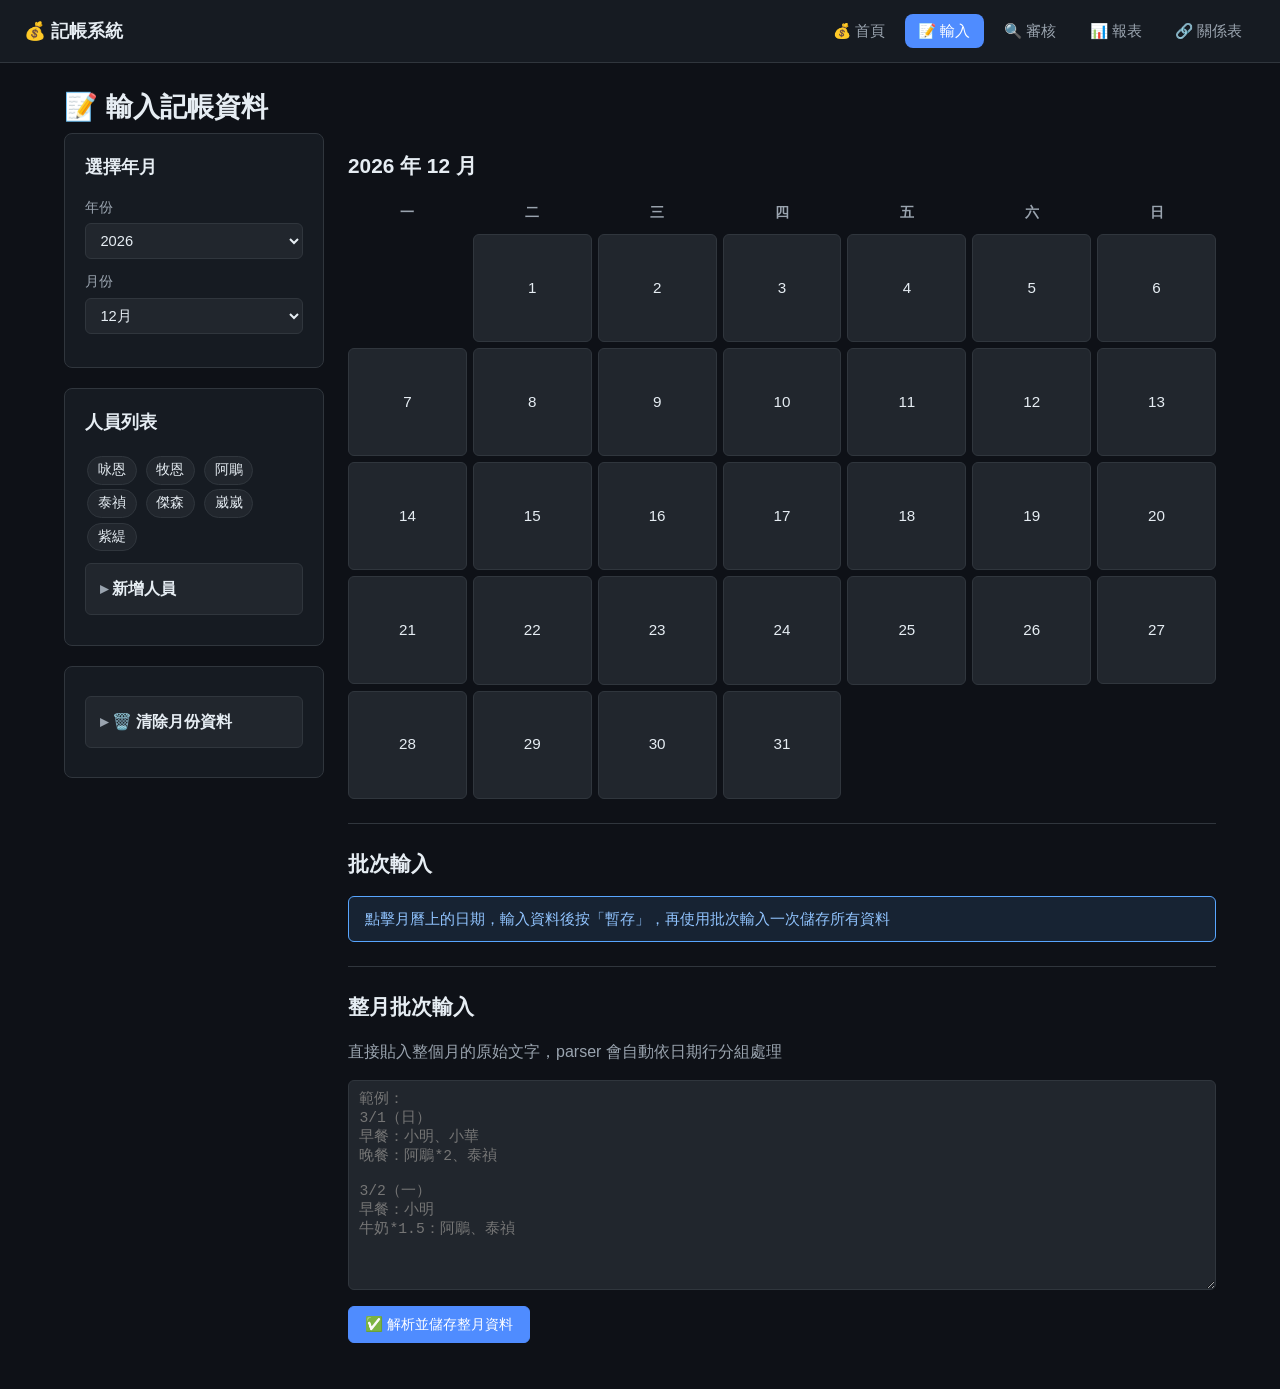
==== input.html @ e65c1abf "Convert Streamlit accounting app to static GitHub Pages site Port the Python/Streamlit/SQLite accoun" ====
<!DOCTYPE html>
<html lang="zh-Hant">
<head>
<meta charset="UTF-8" />
<meta name="viewport" content="width=device-width, initial-scale=1.0" />
<title>輸入記帳 - 記帳系統</title>
<link rel="icon" href="data:image/svg+xml,<svg xmlns=%22http://www.w3.org/2000/svg%22 viewBox=%220 0 100 100%22><text y=%22.9em%22 font-size=%2290%22>📝</text></svg>" />
<link rel="stylesheet" href="assets/css/style.css" />
</head>
<body>
<div id="app-nav"></div>

<div class="container">
  <h1>📝 輸入記帳資料</h1>

  <div class="layout">
    <aside class="sidebar">
      <div class="panel">
        <h3 class="mt-0">選擇年月</h3>
        <div class="field">
          <label>年份</label>
          <select id="select-year"></select>
        </div>
        <div class="field">
          <label>月份</label>
          <select id="select-month"></select>
        </div>
      </div>

      <div class="panel">
        <h3 class="mt-0">人員列表</h3>
        <div id="person-list"></div>
        <details class="expander">
          <summary>新增人員</summary>
          <div class="field"><label>姓名</label><input type="text" id="new-person-name" /></div>
          <div class="field"><label>別名</label><input type="text" id="new-person-aliases" /></div>
          <button class="primary block" id="btn-add-person">新增</button>
        </details>
      </div>

      <div class="panel">
        <details class="expander">
          <summary>🗑️ 清除月份資料</summary>
          <div class="field"><label>年份</label><select id="clear-year"></select></div>
          <div class="field"><label>月份</label><select id="clear-month"></select></div>
          <p class="text-dim" id="clear-caption" style="font-size:0.82rem"></p>
          <label style="display:flex;align-items:center;gap:0.4rem;font-size:0.88rem">
            <input type="checkbox" id="confirm-clear" style="width:auto" /> 確認清除
          </label>
          <button class="danger block" id="btn-clear-month" disabled style="margin-top:0.5rem">清除此月資料</button>
        </details>
      </div>
    </aside>

    <main>
      <h2 id="calendar-title"></h2>
      <div class="calendar-grid" id="calendar-grid"></div>

      <div id="day-editor"></div>

      <hr class="divider" />
      <h2>批次輸入</h2>
      <div id="staged-section"></div>
      <div id="batch-progress"></div>

      <hr class="divider" />
      <h2>整月批次輸入</h2>
      <p class="text-dim">直接貼入整個月的原始文字，parser 會自動依日期行分組處理</p>
      <textarea id="bulk-text" rows="12" placeholder="範例：
3/1（日）
早餐：小明、小華
晚餐：阿鵰*2、泰禎

3/2（一）
早餐：小明
牛奶*1.5：阿鵰、泰禎"></textarea>

      <div id="bulk-preview"></div>
      <div id="bulk-conflict"></div>
      <div class="btn-row">
        <button class="primary" id="btn-bulk-save">✅ 解析並儲存整月資料</button>
      </div>
    </main>
  </div>
</div>

<script src="assets/js/utils.js"></script>
<script src="assets/js/db.js"></script>
<script src="assets/js/parser.js"></script>
<script src="assets/js/nav.js"></script>
<script src="assets/js/input.js"></script>
</body>
</html>
---- assets/css/style.css ----
/* ===== 記帳系統 - 共用樣式 ===== */

:root {
  --bg: #0e1117;
  --bg-panel: #161b22;
  --bg-card: #1e1e1e;
  --bg-elevated: #21262d;
  --border: #30363d;
  --text: #e6edf3;
  --text-dim: #9aa4af;
  --text-muted: #6e7681;
  --accent: #4f8cff;
  --accent-hover: #6ba0ff;
  --success: #2ea043;
  --success-bg: rgba(46, 160, 67, 0.15);
  --warning: #d29922;
  --warning-bg: rgba(210, 153, 34, 0.15);
  --danger: #e5534b;
  --danger-bg: rgba(229, 83, 75, 0.15);
  --info: #58a6ff;
  --info-bg: rgba(88, 166, 255, 0.12);
  --radius: 8px;
}

* { box-sizing: border-box; }

html, body {
  margin: 0;
  padding: 0;
  background: var(--bg);
  color: var(--text);
  font-family: -apple-system, BlinkMacSystemFont, "Segoe UI", "PingFang TC", "Noto Sans TC", Helvetica, Arial, sans-serif;
  line-height: 1.5;
}

a { color: var(--accent); text-decoration: none; }
a:hover { color: var(--accent-hover); }

.topbar {
  display: flex;
  align-items: center;
  justify-content: space-between;
  flex-wrap: wrap;
  gap: 0.75rem;
  padding: 0.85rem 1.5rem;
  background: var(--bg-panel);
  border-bottom: 1px solid var(--border);
  position: sticky;
  top: 0;
  z-index: 100;
}

.brand { font-weight: 700; font-size: 1.1rem; }

.nav-links { display: flex; gap: 0.4rem; flex-wrap: wrap; }

.nav-link {
  padding: 0.4rem 0.85rem;
  border-radius: var(--radius);
  color: var(--text-dim);
  font-size: 0.92rem;
  white-space: nowrap;
}

.nav-link:hover { background: var(--bg-elevated); color: var(--text); }
.nav-link.active { background: var(--accent); color: #fff; }

.container {
  max-width: 1200px;
  margin: 0 auto;
  padding: 1.5rem;
}

h1, h2, h3, h4 { font-weight: 700; }
h1 { font-size: 1.7rem; margin: 0 0 0.3rem; }
h2 { font-size: 1.3rem; }
h3 { font-size: 1.1rem; }

.subtitle { color: var(--text-dim); margin-top: 0; }

.divider { border: none; border-top: 1px solid var(--border); margin: 1.5rem 0; }

.metrics {
  display: grid;
  grid-template-columns: repeat(auto-fit, minmax(150px, 1fr));
  gap: 1rem;
  margin: 1rem 0;
}

.metric {
  background: var(--bg-panel);
  border: 1px solid var(--border);
  border-radius: var(--radius);
  padding: 1rem 1.2rem;
}

.metric .label { color: var(--text-dim); font-size: 0.85rem; }
.metric .value { font-size: 1.6rem; font-weight: 700; margin-top: 0.2rem; }

.cards-grid {
  display: grid;
  grid-template-columns: repeat(auto-fit, minmax(220px, 1fr));
  gap: 1rem;
  margin: 1rem 0;
}

.info-card {
  border-radius: var(--radius);
  padding: 1rem 1.2rem;
  border: 1px solid var(--border);
}

.info-card.info { background: var(--info-bg); border-color: var(--info); }
.info-card.warning { background: var(--warning-bg); border-color: var(--warning); }
.info-card.success { background: var(--success-bg); border-color: var(--success); }

.panel {
  background: var(--bg-panel);
  border: 1px solid var(--border);
  border-radius: var(--radius);
  padding: 1.25rem;
  margin-bottom: 1.25rem;
}

.layout {
  display: grid;
  grid-template-columns: 260px 1fr;
  gap: 1.5rem;
  align-items: start;
}

@media (max-width: 860px) {
  .layout { grid-template-columns: 1fr; }
}

.sidebar { position: sticky; top: 4.5rem; }

.field { margin-bottom: 0.85rem; }
.field label { display: block; font-size: 0.85rem; color: var(--text-dim); margin-bottom: 0.3rem; }

input[type="text"], input[type="number"], input[type="password"], select, textarea {
  width: 100%;
  padding: 0.5rem 0.65rem;
  background: var(--bg-elevated);
  border: 1px solid var(--border);
  border-radius: 6px;
  color: var(--text);
  font-size: 0.92rem;
  font-family: inherit;
}

textarea { resize: vertical; min-height: 100px; font-family: ui-monospace, SFMono-Regular, Consolas, monospace; }

input:focus, select:focus, textarea:focus {
  outline: none;
  border-color: var(--accent);
}

button, .btn {
  display: inline-flex;
  align-items: center;
  justify-content: center;
  gap: 0.4rem;
  padding: 0.5rem 1rem;
  border: 1px solid var(--border);
  border-radius: 6px;
  background: var(--bg-elevated);
  color: var(--text);
  cursor: pointer;
  font-size: 0.9rem;
  font-family: inherit;
  transition: background 0.15s, border-color 0.15s;
}

button:hover:not(:disabled) { background: #2d333b; border-color: var(--accent); }
button:disabled { opacity: 0.45; cursor: not-allowed; }

button.primary { background: var(--accent); border-color: var(--accent); color: #fff; }
button.primary:hover:not(:disabled) { background: var(--accent-hover); }

button.danger { background: transparent; border-color: var(--danger); color: var(--danger); }
button.danger:hover:not(:disabled) { background: var(--danger-bg); }

button.small { padding: 0.28rem 0.6rem; font-size: 0.8rem; }
button.block { width: 100%; }

.btn-row { display: flex; gap: 0.6rem; flex-wrap: wrap; margin: 0.6rem 0; }

.alert {
  padding: 0.7rem 1rem;
  border-radius: 6px;
  border: 1px solid transparent;
  margin: 0.6rem 0;
  font-size: 0.92rem;
}

.alert.success { background: var(--success-bg); border-color: var(--success); color: #7ee2a8; }
.alert.warning { background: var(--warning-bg); border-color: var(--warning); color: #f0c674; }
.alert.info { background: var(--info-bg); border-color: var(--info); color: #91c4ff; }
.alert.danger { background: var(--danger-bg); border-color: var(--danger); color: #ff9990; }

details.expander {
  border: 1px solid var(--border);
  border-radius: 6px;
  padding: 0.5rem 0.85rem;
  margin: 0.6rem 0;
  background: var(--bg-elevated);
}

details.expander > summary {
  cursor: pointer;
  font-weight: 600;
  padding: 0.3rem 0;
  list-style: none;
}

details.expander > summary::-webkit-details-marker { display: none; }
details.expander > summary::before { content: "▸ "; color: var(--text-dim); }
details.expander[open] > summary::before { content: "▾ "; }

.calendar-grid {
  display: grid;
  grid-template-columns: repeat(7, 1fr);
  gap: 6px;
}

.calendar-grid .cal-head {
  text-align: center;
  font-weight: 600;
  color: var(--text-dim);
  padding: 0.3rem 0;
  font-size: 0.85rem;
}

.calendar-grid .cal-day {
  aspect-ratio: 1.1;
  display: flex;
  align-items: center;
  justify-content: center;
  border-radius: 6px;
  border: 1px solid var(--border);
  background: var(--bg-elevated);
  cursor: pointer;
  font-size: 0.95rem;
  color: var(--text);
  min-height: 44px;
}

.calendar-grid .cal-day:hover { border-color: var(--accent); }
.calendar-grid .cal-day.empty { background: transparent; border: none; cursor: default; }
.calendar-grid .cal-day.has-data { background: var(--success-bg); border-color: var(--success); }
.calendar-grid .cal-day.has-staged { background: var(--info-bg); border-color: var(--info); }
.calendar-grid .cal-day.selected { outline: 2px solid var(--accent); }

.person-tag {
  display: inline-block;
  padding: 0.2rem 0.6rem;
  border-radius: 999px;
  background: var(--bg-elevated);
  border: 1px solid var(--border);
  font-size: 0.85rem;
  margin: 0.15rem;
}

table.simple-table { width: 100%; border-collapse: collapse; font-size: 0.9rem; }
table.simple-table th, table.simple-table td { padding: 0.5rem 0.6rem; border-bottom: 1px solid var(--border); text-align: left; }
table.simple-table th { color: var(--text-dim); font-weight: 600; }

code, pre {
  font-family: ui-monospace, SFMono-Regular, Consolas, monospace;
  background: var(--bg-elevated);
  border-radius: 6px;
}

pre { padding: 0.75rem 1rem; overflow-x: auto; white-space: pre-wrap; font-size: 0.85rem; }

/* ===== 報表卡片（沿用原本輸出報表的樣式）===== */

.report {
  font-family: ui-monospace, SFMono-Regular, Consolas, monospace;
  font-size: 14px;
  padding: 1.5rem;
  background: #1e1e1e;
  border-radius: 8px;
  color: #ddd;
  max-width: 360px;
  border: 1px solid var(--border);
}
.report table { width: 100%; border-collapse: collapse; }
.report td { padding: 3px 6px; }
.report .sym { text-align: right; width: 20px; color: #888; }
.report .amt { text-align: right; width: 80px; }
.report .divider td { border-top: 1px solid #444; padding-top: 6px; font-weight: bold; }
.report .section-title { color: #888; font-size: 13px; padding-top: 1rem; padding-bottom: 4px; }
.report .memo-date { width: 40px; color: #888; }
.report .memo-who { width: 60px; color: #888; }
.report .total-row td { font-weight: bold; padding-top: 6px; border-top: 2px solid #666; }

.tooltip-container { position: relative; display: inline-block; cursor: pointer; }
.tooltip-container .tooltip-text {
  visibility: hidden;
  background-color: #333;
  color: #fff;
  text-align: left;
  border-radius: 6px;
  padding: 8px 12px;
  position: absolute;
  z-index: 1000;
  left: 105%;
  top: 50%;
  transform: translateY(-50%);
  white-space: nowrap;
  font-size: 12px;
  box-shadow: 0 2px 10px rgba(0,0,0,0.2);
}
.tooltip-container:hover .tooltip-text { visibility: visible; }

.cards-flex { display: flex; flex-wrap: wrap; gap: 1.5rem; margin: 1rem 0; }

/* ===== 條狀圖（年度趨勢）===== */
.bar-chart { display: flex; align-items: flex-end; gap: 0.5rem; height: 180px; padding: 0.5rem 0; }
.bar-chart .bar-col { flex: 1; display: flex; flex-direction: column; align-items: center; justify-content: flex-end; height: 100%; }
.bar-chart .bar { width: 70%; background: var(--accent); border-radius: 4px 4px 0 0; min-height: 2px; }
.bar-chart .bar-label { font-size: 0.72rem; color: var(--text-dim); margin-top: 0.3rem; text-align: center; }
.bar-chart .bar-value { font-size: 0.7rem; color: var(--text-muted); }

/* ===== toast ===== */
#toast-container { position: fixed; bottom: 1.2rem; right: 1.2rem; z-index: 1000; display: flex; flex-direction: column; gap: 0.5rem; }
.toast {
  padding: 0.65rem 1rem;
  border-radius: 6px;
  background: var(--bg-elevated);
  border: 1px solid var(--border);
  box-shadow: 0 4px 16px rgba(0,0,0,0.3);
  opacity: 0;
  transform: translateY(10px);
  transition: opacity 0.25s, transform 0.25s;
  font-size: 0.88rem;
  max-width: 320px;
}
.toast.show { opacity: 1; transform: translateY(0); }
.toast-success { border-color: var(--success); }
.toast-warning { border-color: var(--warning); }
.toast-danger { border-color: var(--danger); }
.toast-info { border-color: var(--info); }

.footer-note {
  text-align: center;
  color: var(--text-muted);
  font-size: 0.8rem;
  padding: 2rem 1rem 1rem;
}

.flex-between { display: flex; align-items: center; justify-content: space-between; gap: 1rem; flex-wrap: wrap; }
.text-dim { color: var(--text-dim); }
.text-muted { color: var(--text-muted); }
.mt-0 { margin-top: 0; }
.mb-0 { margin-bottom: 0; }
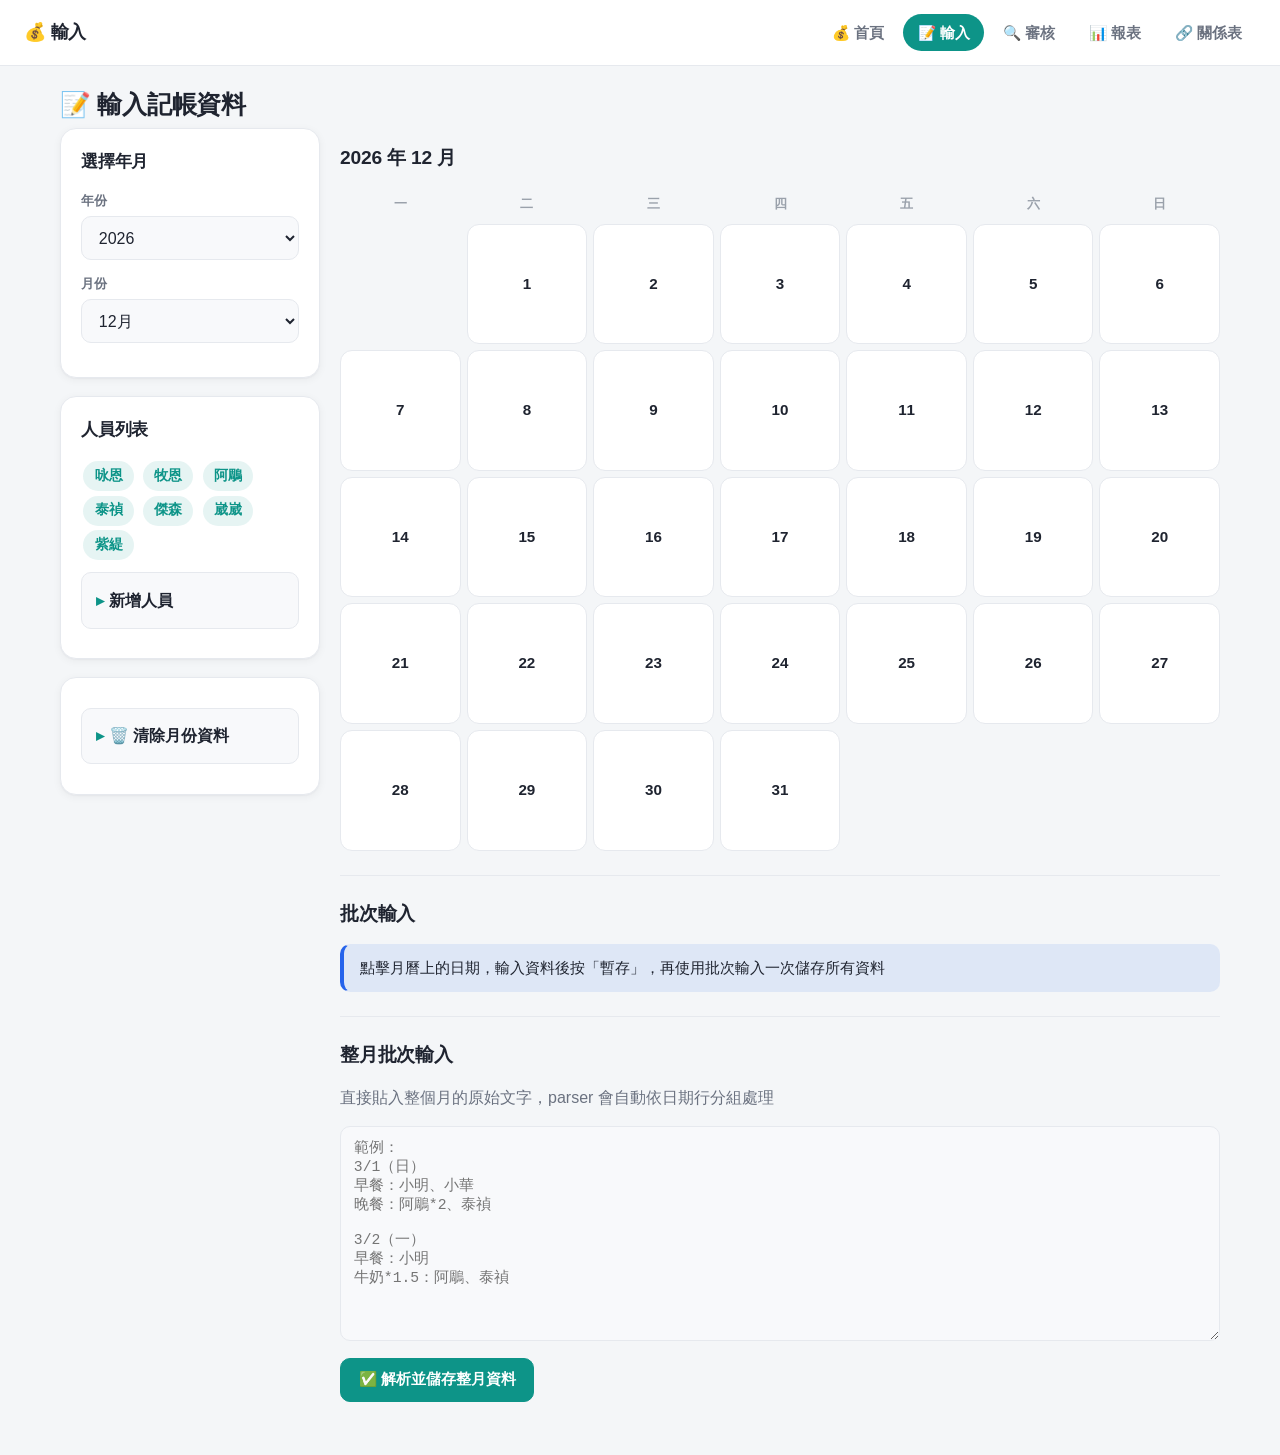
==== commit b4ccb823: "Add a unified money-bag app icon and PWA manifest Replace the per-page favicons (which each used a d" ====
--- a/input.html
+++ b/input.html
@@ -4,7 +4,10 @@
 <meta charset="UTF-8" />
 <meta name="viewport" content="width=device-width, initial-scale=1.0" />
 <title>輸入記帳 - 記帳系統</title>
-<link rel="icon" href="data:image/svg+xml,<svg xmlns=%22http://www.w3.org/2000/svg%22 viewBox=%220 0 100 100%22><text y=%22.9em%22 font-size=%2290%22>📝</text></svg>" />
+<link rel="icon" type="image/png" href="assets/icons/icon-32.png" />
+<link rel="apple-touch-icon" href="assets/icons/icon-180.png" />
+<link rel="manifest" href="manifest.json" />
+<meta name="theme-color" content="#0d9488" />
 <link rel="stylesheet" href="assets/css/style.css" />
 </head>
 <body>
--- a/assets/css/style.css
+++ b/assets/css/style.css
@@ -1,28 +1,53 @@
-/* ===== 記帳系統 - 共用樣式 ===== */
+/* ===== 記帳系統 - 共用樣式（淺色 / 記帳 App 風格，行動裝置優先）===== */
 
 :root {
-  --bg: #0e1117;
-  --bg-panel: #161b22;
-  --bg-card: #1e1e1e;
-  --bg-elevated: #21262d;
-  --border: #30363d;
-  --text: #e6edf3;
-  --text-dim: #9aa4af;
-  --text-muted: #6e7681;
-  --accent: #4f8cff;
-  --accent-hover: #6ba0ff;
-  --success: #2ea043;
-  --success-bg: rgba(46, 160, 67, 0.15);
-  --warning: #d29922;
-  --warning-bg: rgba(210, 153, 34, 0.15);
-  --danger: #e5534b;
-  --danger-bg: rgba(229, 83, 75, 0.15);
-  --info: #58a6ff;
-  --info-bg: rgba(88, 166, 255, 0.12);
-  --radius: 8px;
-}
-
-* { box-sizing: border-box; }
+  --bg: #f4f6f8;
+  --bg-panel: #ffffff;
+  --bg-card: #ffffff;
+  --bg-elevated: #f4f6f8;
+  --bg-input: #f8f9fb;
+  --border: #e6e9ee;
+  --border-strong: #d9dee6;
+  --text: #1f2430;
+  --text-dim: #6b7280;
+  --text-muted: #9aa1ab;
+  --accent: #0d9488;
+  --accent-hover: #0b7c72;
+  --accent-soft: rgba(13, 148, 136, 0.1);
+  --success: #16a34a;
+  --success-bg: rgba(22, 163, 74, 0.1);
+  --warning: #d97706;
+  --warning-bg: rgba(217, 119, 6, 0.1);
+  --danger: #e11d48;
+  --danger-bg: rgba(225, 29, 72, 0.1);
+  --info: #2563eb;
+  --info-bg: rgba(37, 99, 235, 0.1);
+  --radius: 16px;
+  --radius-sm: 10px;
+  --shadow-card: 0 1px 2px rgba(16, 24, 40, 0.04), 0 2px 8px rgba(16, 24, 40, 0.05);
+  --shadow-float: 0 4px 16px rgba(16, 24, 40, 0.12);
+  --bottom-nav-h: 62px;
+}
+
+@media (prefers-color-scheme: dark) {
+  :root {
+    --bg: #10141a;
+    --bg-panel: #181d26;
+    --bg-card: #181d26;
+    --bg-elevated: #1f2530;
+    --bg-input: #1f2530;
+    --border: #2a3140;
+    --border-strong: #384056;
+    --text: #eef1f5;
+    --text-dim: #a3acbb;
+    --text-muted: #737e90;
+    --accent-soft: rgba(45, 212, 191, 0.16);
+    --shadow-card: 0 1px 2px rgba(0, 0, 0, 0.3), 0 2px 10px rgba(0, 0, 0, 0.28);
+    --shadow-float: 0 6px 20px rgba(0, 0, 0, 0.45);
+  }
+}
+
+* { box-sizing: border-box; -webkit-tap-highlight-color: transparent; }
 
 html, body {
   margin: 0;
@@ -31,10 +56,15 @@
   color: var(--text);
   font-family: -apple-system, BlinkMacSystemFont, "Segoe UI", "PingFang TC", "Noto Sans TC", Helvetica, Arial, sans-serif;
   line-height: 1.5;
-}
+  -webkit-font-smoothing: antialiased;
+}
+
+body { padding-bottom: env(safe-area-inset-bottom); }
 
 a { color: var(--accent); text-decoration: none; }
 a:hover { color: var(--accent-hover); }
+
+/* ===== 頂部列（桌面：完整導覽／手機：精簡標題列）===== */
 
 .topbar {
   display: flex;
@@ -42,7 +72,7 @@
   justify-content: space-between;
   flex-wrap: wrap;
   gap: 0.75rem;
-  padding: 0.85rem 1.5rem;
+  padding: 0.9rem 1.5rem;
   background: var(--bg-panel);
   border-bottom: 1px solid var(--border);
   position: sticky;
@@ -50,40 +80,88 @@
   z-index: 100;
 }
 
-.brand { font-weight: 700; font-size: 1.1rem; }
-
-.nav-links { display: flex; gap: 0.4rem; flex-wrap: wrap; }
+.brand { font-weight: 800; font-size: 1.12rem; letter-spacing: -0.01em; }
+
+.nav-links { display: flex; gap: 0.3rem; flex-wrap: wrap; }
 
 .nav-link {
-  padding: 0.4rem 0.85rem;
-  border-radius: var(--radius);
+  padding: 0.45rem 0.9rem;
+  border-radius: 999px;
   color: var(--text-dim);
   font-size: 0.92rem;
+  font-weight: 600;
   white-space: nowrap;
 }
 
-.nav-link:hover { background: var(--bg-elevated); color: var(--text); }
+.nav-link:hover { background: var(--accent-soft); color: var(--accent); }
 .nav-link.active { background: var(--accent); color: #fff; }
+
+/* 手機底部分頁列 */
+.bottom-nav {
+  display: none;
+  position: fixed;
+  left: 0;
+  right: 0;
+  bottom: 0;
+  z-index: 200;
+  background: var(--bg-panel);
+  border-top: 1px solid var(--border);
+  padding-bottom: env(safe-area-inset-bottom);
+  box-shadow: 0 -2px 12px rgba(16, 24, 40, 0.06);
+}
+
+.bottom-nav-inner {
+  display: flex;
+  height: var(--bottom-nav-h);
+}
+
+.bottom-nav-item {
+  flex: 1;
+  display: flex;
+  flex-direction: column;
+  align-items: center;
+  justify-content: center;
+  gap: 0.15rem;
+  color: var(--text-muted);
+  font-size: 0.68rem;
+  font-weight: 600;
+}
+
+.bottom-nav-item .icon { font-size: 1.35rem; line-height: 1; }
+.bottom-nav-item.active { color: var(--accent); }
+
+@media (max-width: 720px) {
+  .topbar { padding: 0.8rem 1rem; justify-content: center; }
+  .topbar .nav-links { display: none; }
+  .bottom-nav { display: block; }
+  body { padding-bottom: calc(var(--bottom-nav-h) + env(safe-area-inset-bottom)); }
+}
 
 .container {
   max-width: 1200px;
   margin: 0 auto;
-  padding: 1.5rem;
-}
-
-h1, h2, h3, h4 { font-weight: 700; }
-h1 { font-size: 1.7rem; margin: 0 0 0.3rem; }
-h2 { font-size: 1.3rem; }
-h3 { font-size: 1.1rem; }
+  padding: 1.25rem 1.25rem 2rem;
+}
+
+@media (max-width: 480px) {
+  .container { padding: 1rem 0.85rem 1.5rem; }
+}
+
+h1, h2, h3, h4 { font-weight: 800; letter-spacing: -0.01em; }
+h1 { font-size: 1.55rem; margin: 0 0 0.3rem; }
+h2 { font-size: 1.2rem; }
+h3 { font-size: 1.05rem; }
 
 .subtitle { color: var(--text-dim); margin-top: 0; }
 
 .divider { border: none; border-top: 1px solid var(--border); margin: 1.5rem 0; }
+
+/* ===== 統計數字卡（首頁）===== */
 
 .metrics {
   display: grid;
-  grid-template-columns: repeat(auto-fit, minmax(150px, 1fr));
-  gap: 1rem;
+  grid-template-columns: repeat(auto-fit, minmax(140px, 1fr));
+  gap: 0.75rem;
   margin: 1rem 0;
 }
 
@@ -91,69 +169,78 @@
   background: var(--bg-panel);
   border: 1px solid var(--border);
   border-radius: var(--radius);
-  padding: 1rem 1.2rem;
-}
-
-.metric .label { color: var(--text-dim); font-size: 0.85rem; }
-.metric .value { font-size: 1.6rem; font-weight: 700; margin-top: 0.2rem; }
+  box-shadow: var(--shadow-card);
+  padding: 1rem 1.1rem;
+}
+
+.metric .label { color: var(--text-dim); font-size: 0.8rem; font-weight: 600; }
+.metric .value { font-size: 1.5rem; font-weight: 800; margin-top: 0.25rem; font-variant-numeric: tabular-nums; }
 
 .cards-grid {
   display: grid;
   grid-template-columns: repeat(auto-fit, minmax(220px, 1fr));
-  gap: 1rem;
+  gap: 0.85rem;
   margin: 1rem 0;
 }
 
 .info-card {
   border-radius: var(--radius);
-  padding: 1rem 1.2rem;
-  border: 1px solid var(--border);
-}
-
-.info-card.info { background: var(--info-bg); border-color: var(--info); }
-.info-card.warning { background: var(--warning-bg); border-color: var(--warning); }
-.info-card.success { background: var(--success-bg); border-color: var(--success); }
+  padding: 1rem 1.15rem;
+  border: 1px solid var(--border);
+  background: var(--bg-panel);
+  box-shadow: var(--shadow-card);
+  border-left: 4px solid var(--border-strong);
+}
+
+.info-card.info { border-left-color: var(--info); }
+.info-card.warning { border-left-color: var(--warning); }
+.info-card.success { border-left-color: var(--success); }
 
 .panel {
   background: var(--bg-panel);
   border: 1px solid var(--border);
   border-radius: var(--radius);
+  box-shadow: var(--shadow-card);
   padding: 1.25rem;
-  margin-bottom: 1.25rem;
+  margin-bottom: 1.1rem;
 }
 
 .layout {
   display: grid;
   grid-template-columns: 260px 1fr;
-  gap: 1.5rem;
+  gap: 1.25rem;
   align-items: start;
 }
+
+.sidebar { position: sticky; top: 4.5rem; }
 
 @media (max-width: 860px) {
   .layout { grid-template-columns: 1fr; }
-}
-
-.sidebar { position: sticky; top: 4.5rem; }
+  /* 單欄版面時側欄與主內容改為上下堆疊，sticky 會讓側欄蓋住主內容，故關閉 */
+  .sidebar { position: static; top: auto; }
+}
 
 .field { margin-bottom: 0.85rem; }
-.field label { display: block; font-size: 0.85rem; color: var(--text-dim); margin-bottom: 0.3rem; }
+.field label { display: block; font-size: 0.82rem; color: var(--text-dim); font-weight: 600; margin-bottom: 0.35rem; }
 
 input[type="text"], input[type="number"], input[type="password"], select, textarea {
   width: 100%;
-  padding: 0.5rem 0.65rem;
-  background: var(--bg-elevated);
-  border: 1px solid var(--border);
-  border-radius: 6px;
+  padding: 0.65rem 0.8rem;
+  background: var(--bg-input);
+  border: 1px solid var(--border);
+  border-radius: var(--radius-sm);
   color: var(--text);
-  font-size: 0.92rem;
+  font-size: 1rem;
   font-family: inherit;
-}
-
-textarea { resize: vertical; min-height: 100px; font-family: ui-monospace, SFMono-Regular, Consolas, monospace; }
+  min-height: 44px;
+}
+
+textarea { resize: vertical; min-height: 110px; font-family: ui-monospace, SFMono-Regular, Consolas, monospace; font-size: 0.92rem; }
 
 input:focus, select:focus, textarea:focus {
   outline: none;
   border-color: var(--accent);
+  box-shadow: 0 0 0 3px var(--accent-soft);
 }
 
 button, .btn {
@@ -161,62 +248,68 @@
   align-items: center;
   justify-content: center;
   gap: 0.4rem;
-  padding: 0.5rem 1rem;
-  border: 1px solid var(--border);
-  border-radius: 6px;
-  background: var(--bg-elevated);
+  padding: 0.6rem 1.1rem;
+  min-height: 44px;
+  border: 1px solid var(--border);
+  border-radius: var(--radius-sm);
+  background: var(--bg-panel);
   color: var(--text);
   cursor: pointer;
-  font-size: 0.9rem;
+  font-size: 0.92rem;
+  font-weight: 600;
   font-family: inherit;
-  transition: background 0.15s, border-color 0.15s;
-}
-
-button:hover:not(:disabled) { background: #2d333b; border-color: var(--accent); }
+  transition: background 0.15s, border-color 0.15s, transform 0.1s;
+}
+
+button:hover:not(:disabled) { border-color: var(--accent); color: var(--accent); }
+button:active:not(:disabled) { transform: scale(0.97); }
 button:disabled { opacity: 0.45; cursor: not-allowed; }
 
 button.primary { background: var(--accent); border-color: var(--accent); color: #fff; }
-button.primary:hover:not(:disabled) { background: var(--accent-hover); }
+button.primary:hover:not(:disabled) { background: var(--accent-hover); border-color: var(--accent-hover); color: #fff; }
 
 button.danger { background: transparent; border-color: var(--danger); color: var(--danger); }
 button.danger:hover:not(:disabled) { background: var(--danger-bg); }
 
-button.small { padding: 0.28rem 0.6rem; font-size: 0.8rem; }
+button.small { padding: 0.4rem 0.75rem; font-size: 0.82rem; min-height: 36px; }
 button.block { width: 100%; }
 
 .btn-row { display: flex; gap: 0.6rem; flex-wrap: wrap; margin: 0.6rem 0; }
 
 .alert {
-  padding: 0.7rem 1rem;
-  border-radius: 6px;
+  padding: 0.75rem 1rem;
+  border-radius: var(--radius-sm);
   border: 1px solid transparent;
   margin: 0.6rem 0;
   font-size: 0.92rem;
-}
-
-.alert.success { background: var(--success-bg); border-color: var(--success); color: #7ee2a8; }
-.alert.warning { background: var(--warning-bg); border-color: var(--warning); color: #f0c674; }
-.alert.info { background: var(--info-bg); border-color: var(--info); color: #91c4ff; }
-.alert.danger { background: var(--danger-bg); border-color: var(--danger); color: #ff9990; }
+  border-left: 4px solid transparent;
+}
+
+.alert.success { background: var(--success-bg); border-left-color: var(--success); color: var(--text); }
+.alert.warning { background: var(--warning-bg); border-left-color: var(--warning); color: var(--text); }
+.alert.info { background: var(--info-bg); border-left-color: var(--info); color: var(--text); }
+.alert.danger { background: var(--danger-bg); border-left-color: var(--danger); color: var(--text); }
 
 details.expander {
   border: 1px solid var(--border);
-  border-radius: 6px;
-  padding: 0.5rem 0.85rem;
+  border-radius: var(--radius-sm);
+  padding: 0.6rem 0.9rem;
   margin: 0.6rem 0;
-  background: var(--bg-elevated);
+  background: var(--bg-input);
 }
 
 details.expander > summary {
   cursor: pointer;
-  font-weight: 600;
-  padding: 0.3rem 0;
+  font-weight: 700;
+  padding: 0.35rem 0;
   list-style: none;
 }
 
 details.expander > summary::-webkit-details-marker { display: none; }
-details.expander > summary::before { content: "▸ "; color: var(--text-dim); }
+details.expander > summary::before { content: "▸ "; color: var(--accent); }
 details.expander[open] > summary::before { content: "▾ "; }
+
+/* ===== 月曆 ===== */
 
 .calendar-grid {
   display: grid;
@@ -226,83 +319,104 @@
 
 .calendar-grid .cal-head {
   text-align: center;
-  font-weight: 600;
-  color: var(--text-dim);
+  font-weight: 700;
+  color: var(--text-muted);
   padding: 0.3rem 0;
-  font-size: 0.85rem;
+  font-size: 0.8rem;
 }
 
 .calendar-grid .cal-day {
-  aspect-ratio: 1.1;
+  aspect-ratio: 1;
   display: flex;
   align-items: center;
   justify-content: center;
-  border-radius: 6px;
-  border: 1px solid var(--border);
-  background: var(--bg-elevated);
+  border-radius: 12px;
+  border: 1px solid var(--border);
+  background: var(--bg-panel);
   cursor: pointer;
   font-size: 0.95rem;
+  font-weight: 600;
   color: var(--text);
-  min-height: 44px;
-}
-
-.calendar-grid .cal-day:hover { border-color: var(--accent); }
+  min-height: 46px;
+}
+
+.calendar-grid .cal-day:active { transform: scale(0.94); }
 .calendar-grid .cal-day.empty { background: transparent; border: none; cursor: default; }
-.calendar-grid .cal-day.has-data { background: var(--success-bg); border-color: var(--success); }
-.calendar-grid .cal-day.has-staged { background: var(--info-bg); border-color: var(--info); }
-.calendar-grid .cal-day.selected { outline: 2px solid var(--accent); }
+.calendar-grid .cal-day.has-data { background: var(--success-bg); border-color: var(--success); color: var(--success); }
+.calendar-grid .cal-day.has-staged { background: var(--info-bg); border-color: var(--info); color: var(--info); }
+.calendar-grid .cal-day.selected { outline: 2px solid var(--accent); outline-offset: 1px; }
 
 .person-tag {
   display: inline-block;
-  padding: 0.2rem 0.6rem;
+  padding: 0.3rem 0.7rem;
   border-radius: 999px;
-  background: var(--bg-elevated);
-  border: 1px solid var(--border);
+  background: var(--accent-soft);
+  color: var(--accent);
+  font-weight: 600;
   font-size: 0.85rem;
   margin: 0.15rem;
 }
 
+/* ===== 一般表格（桌面）／卡片列表（手機）===== */
+
 table.simple-table { width: 100%; border-collapse: collapse; font-size: 0.9rem; }
-table.simple-table th, table.simple-table td { padding: 0.5rem 0.6rem; border-bottom: 1px solid var(--border); text-align: left; }
-table.simple-table th { color: var(--text-dim); font-weight: 600; }
+table.simple-table th, table.simple-table td { padding: 0.6rem 0.6rem; border-bottom: 1px solid var(--border); text-align: left; }
+table.simple-table th { color: var(--text-dim); font-weight: 700; font-size: 0.8rem; text-transform: uppercase; letter-spacing: 0.02em; }
+
+@media (max-width: 640px) {
+  table.simple-table thead { display: none; }
+  table.simple-table, table.simple-table tbody, table.simple-table tr, table.simple-table td { display: block; width: 100%; }
+  table.simple-table tr {
+    background: var(--bg-panel);
+    border: 1px solid var(--border);
+    border-radius: var(--radius-sm);
+    box-shadow: var(--shadow-card);
+    margin-bottom: 0.6rem;
+    padding: 0.4rem 0.75rem;
+  }
+  table.simple-table td { border-bottom: none; padding: 0.35rem 0; display: flex; justify-content: space-between; gap: 0.75rem; }
+  table.simple-table td::before { content: attr(data-label); color: var(--text-dim); font-size: 0.78rem; font-weight: 600; }
+}
 
 code, pre {
   font-family: ui-monospace, SFMono-Regular, Consolas, monospace;
-  background: var(--bg-elevated);
-  border-radius: 6px;
-}
-
-pre { padding: 0.75rem 1rem; overflow-x: auto; white-space: pre-wrap; font-size: 0.85rem; }
-
-/* ===== 報表卡片（沿用原本輸出報表的樣式）===== */
+  background: var(--bg-input);
+  border-radius: var(--radius-sm);
+}
+
+pre { padding: 0.85rem 1rem; overflow-x: auto; white-space: pre-wrap; font-size: 0.85rem; border: 1px solid var(--border); }
+
+/* ===== 報表卡片（記帳明細卡／收據風格）===== */
 
 .report {
-  font-family: ui-monospace, SFMono-Regular, Consolas, monospace;
+  font-family: -apple-system, BlinkMacSystemFont, "Segoe UI", "PingFang TC", "Noto Sans TC", sans-serif;
   font-size: 14px;
-  padding: 1.5rem;
-  background: #1e1e1e;
-  border-radius: 8px;
-  color: #ddd;
+  padding: 1.4rem 1.5rem;
+  background: var(--bg-panel);
+  border-radius: var(--radius);
+  box-shadow: var(--shadow-card);
+  color: var(--text);
   max-width: 360px;
   border: 1px solid var(--border);
+  border-top: 4px solid var(--accent);
 }
 .report table { width: 100%; border-collapse: collapse; }
-.report td { padding: 3px 6px; }
-.report .sym { text-align: right; width: 20px; color: #888; }
-.report .amt { text-align: right; width: 80px; }
-.report .divider td { border-top: 1px solid #444; padding-top: 6px; font-weight: bold; }
-.report .section-title { color: #888; font-size: 13px; padding-top: 1rem; padding-bottom: 4px; }
-.report .memo-date { width: 40px; color: #888; }
-.report .memo-who { width: 60px; color: #888; }
-.report .total-row td { font-weight: bold; padding-top: 6px; border-top: 2px solid #666; }
+.report td { padding: 5px 6px; }
+.report .sym { text-align: right; width: 20px; color: var(--text-muted); }
+.report .amt { text-align: right; width: 80px; font-variant-numeric: tabular-nums; font-weight: 600; }
+.report .divider td { border-top: 1px solid var(--border); padding-top: 8px; font-weight: 700; }
+.report .section-title { color: var(--text-dim); font-size: 12px; font-weight: 700; padding-top: 1rem; padding-bottom: 4px; text-transform: uppercase; letter-spacing: 0.03em; }
+.report .memo-date { width: 40px; color: var(--text-muted); }
+.report .memo-who { width: 60px; color: var(--text-muted); }
+.report .total-row td { font-weight: 800; padding-top: 8px; border-top: 2px solid var(--accent); font-size: 1.05em; color: var(--accent); }
 
 .tooltip-container { position: relative; display: inline-block; cursor: pointer; }
 .tooltip-container .tooltip-text {
   visibility: hidden;
-  background-color: #333;
+  background-color: #1f2430;
   color: #fff;
   text-align: left;
-  border-radius: 6px;
+  border-radius: 8px;
   padding: 8px 12px;
   position: absolute;
   z-index: 1000;
@@ -311,38 +425,46 @@
   transform: translateY(-50%);
   white-space: nowrap;
   font-size: 12px;
-  box-shadow: 0 2px 10px rgba(0,0,0,0.2);
+  box-shadow: var(--shadow-float);
 }
 .tooltip-container:hover .tooltip-text { visibility: visible; }
 
-.cards-flex { display: flex; flex-wrap: wrap; gap: 1.5rem; margin: 1rem 0; }
+.cards-flex { display: flex; flex-wrap: wrap; gap: 1.1rem; margin: 1rem 0; }
+
+@media (max-width: 480px) {
+  .report { max-width: 100%; }
+}
 
 /* ===== 條狀圖（年度趨勢）===== */
-.bar-chart { display: flex; align-items: flex-end; gap: 0.5rem; height: 180px; padding: 0.5rem 0; }
+.bar-chart { display: flex; align-items: flex-end; gap: 0.4rem; height: 180px; padding: 0.5rem 0; }
 .bar-chart .bar-col { flex: 1; display: flex; flex-direction: column; align-items: center; justify-content: flex-end; height: 100%; }
-.bar-chart .bar { width: 70%; background: var(--accent); border-radius: 4px 4px 0 0; min-height: 2px; }
-.bar-chart .bar-label { font-size: 0.72rem; color: var(--text-dim); margin-top: 0.3rem; text-align: center; }
-.bar-chart .bar-value { font-size: 0.7rem; color: var(--text-muted); }
+.bar-chart .bar { width: 65%; background: var(--accent); border-radius: 6px 6px 0 0; min-height: 2px; }
+.bar-chart .bar-label { font-size: 0.7rem; color: var(--text-dim); margin-top: 0.3rem; text-align: center; }
+.bar-chart .bar-value { font-size: 0.68rem; color: var(--text-muted); font-variant-numeric: tabular-nums; }
 
 /* ===== toast ===== */
-#toast-container { position: fixed; bottom: 1.2rem; right: 1.2rem; z-index: 1000; display: flex; flex-direction: column; gap: 0.5rem; }
+#toast-container { position: fixed; bottom: calc(1.2rem + env(safe-area-inset-bottom)); right: 1.2rem; left: 1.2rem; z-index: 1000; display: flex; flex-direction: column; align-items: flex-end; gap: 0.5rem; pointer-events: none; }
+@media (max-width: 720px) {
+  #toast-container { bottom: calc(var(--bottom-nav-h) + 0.8rem + env(safe-area-inset-bottom)); right: 0.8rem; left: 0.8rem; align-items: center; }
+}
 .toast {
-  padding: 0.65rem 1rem;
-  border-radius: 6px;
-  background: var(--bg-elevated);
-  border: 1px solid var(--border);
-  box-shadow: 0 4px 16px rgba(0,0,0,0.3);
+  padding: 0.7rem 1.1rem;
+  border-radius: 999px;
+  background: var(--text);
+  color: var(--bg-panel);
+  box-shadow: var(--shadow-float);
   opacity: 0;
   transform: translateY(10px);
   transition: opacity 0.25s, transform 0.25s;
-  font-size: 0.88rem;
+  font-size: 0.86rem;
+  font-weight: 600;
   max-width: 320px;
 }
 .toast.show { opacity: 1; transform: translateY(0); }
-.toast-success { border-color: var(--success); }
-.toast-warning { border-color: var(--warning); }
-.toast-danger { border-color: var(--danger); }
-.toast-info { border-color: var(--info); }
+.toast-success { background: var(--success); color: #fff; }
+.toast-warning { background: var(--warning); color: #fff; }
+.toast-danger { background: var(--danger); color: #fff; }
+.toast-info { background: var(--info); color: #fff; }
 
 .footer-note {
   text-align: center;
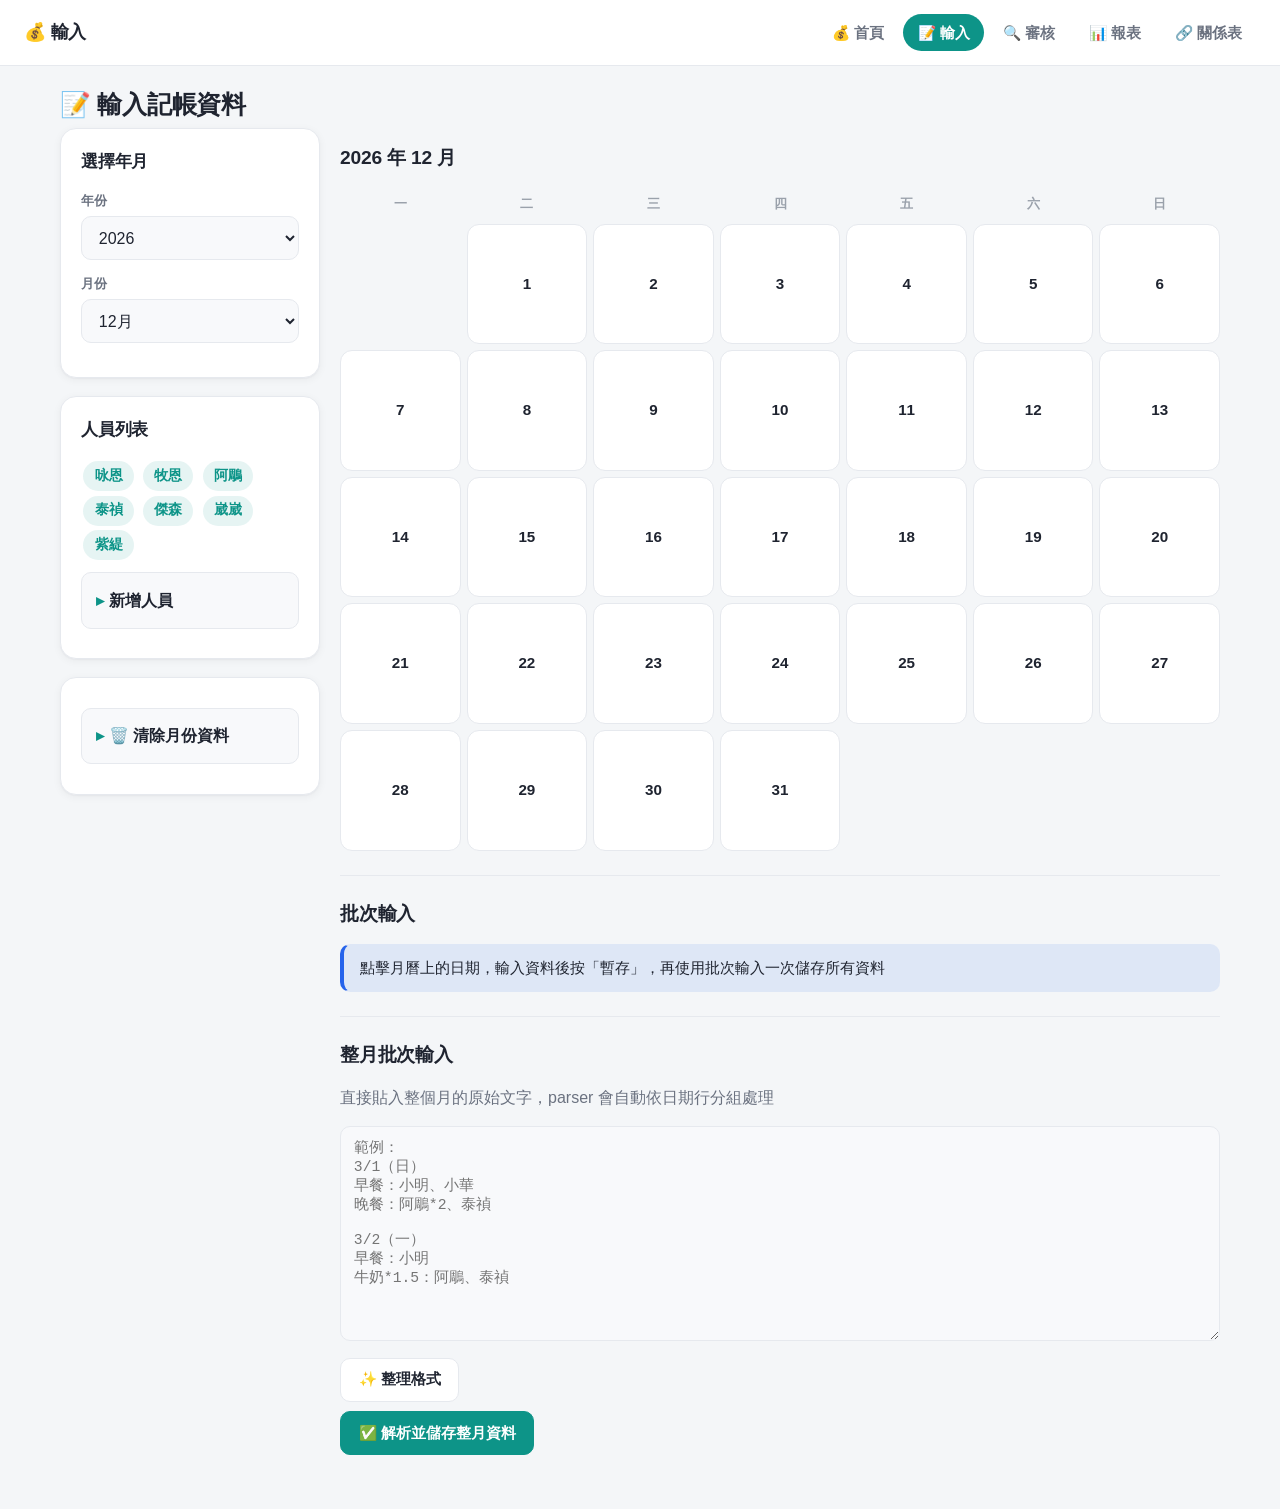
==== commit ff622850: "Add bulk text normalizer with independent checker and tests Adds a 整理格式 button to the bulk input tha" ====
--- a/input.html
+++ b/input.html
@@ -78,6 +78,12 @@
 早餐：小明
 牛奶*1.5：阿鵰、泰禎"></textarea>
 
+      <div class="btn-row">
+        <button id="btn-bulk-normalize">✨ 整理格式</button>
+        <button id="btn-bulk-undo" style="display:none">↩️ 還原整理前</button>
+      </div>
+      <div id="bulk-normalize-report"></div>
+
       <div id="bulk-preview"></div>
       <div id="bulk-conflict"></div>
       <div class="btn-row">
@@ -90,6 +96,7 @@
 <script src="assets/js/utils.js"></script>
 <script src="assets/js/db.js"></script>
 <script src="assets/js/parser.js"></script>
+<script src="assets/js/normalizer.js"></script>
 <script src="assets/js/nav.js"></script>
 <script src="assets/js/input.js"></script>
 </body>
